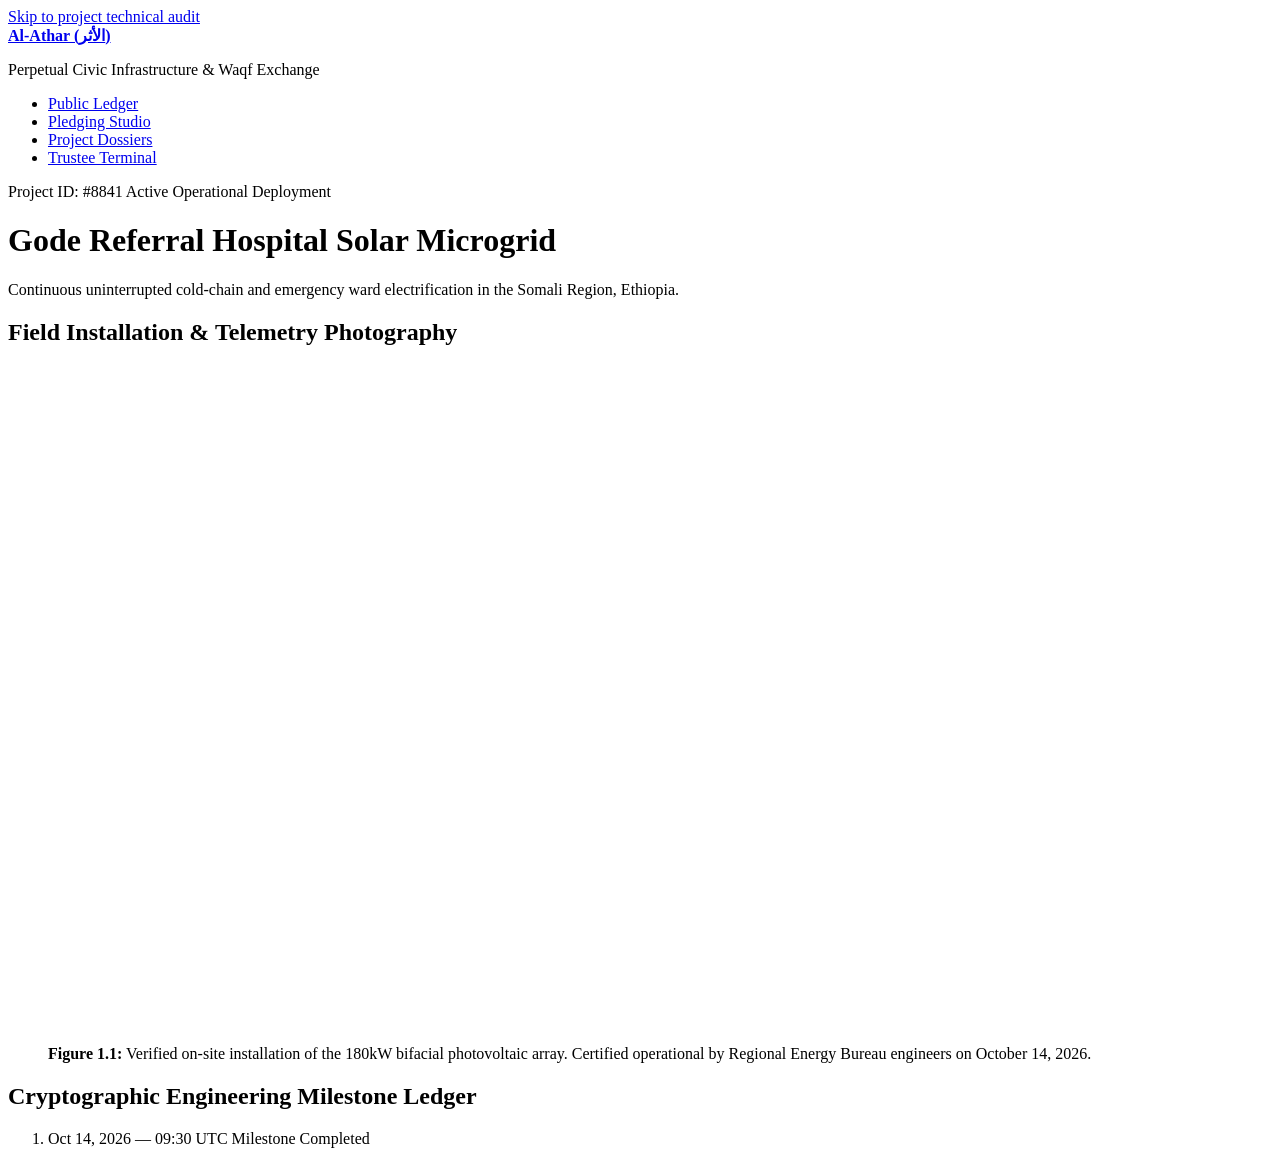
==== dossier.html @ ae8d24c9 "feat(dossier): implement responsive picture architecture and cryptographic audit timeline" ====
<!DOCTYPE html>
<html lang="en" dir="ltr">
<head>
  <meta charset="UTF-8">
  <meta name="viewport" content="width=device-width, initial-scale=1.0">
  <title>Al-Athar — Project Dossier #8841: Gode Hospital Solar Grid</title>
  <meta name="description" content="Technical audit, cryptographic milestone logs, and telemetry for the Gode Referral Hospital Solar Microgrid.">

  <!-- RESOURCE HINTS -->
  <link rel="dns-prefetch" href="https://api.al-athar.org">
  <link rel="preconnect" href="https://api.al-athar.org" crossorigin>
  <link rel="preload" href="/fonts/inter-var.woff2" as="font" type="font/woff2" crossorigin>
</head>
<body>

  <a href="#dossier-main" class="skip-link">Skip to project technical audit</a>

<header>
    <div class="brand-identity">
      <a href="index.html" aria-label="Al-Athar Home">
        <strong>Al-Athar (الأثر)</strong>
      </a>
      <p>Perpetual Civic Infrastructure &amp; Waqf Exchange</p>
    </div>

<nav aria-label="Primary Platform">
      <ul>
        <li><a href="index.html">Public Ledger</a></li>
        <li><a href="pledge.html">Pledging Studio</a></li>
        <li><a href="dossier.html" aria-current="page">Project Dossiers</a></li>
        <li><a href="exchange.html">Trustee Terminal</a></li>
      </ul>
    </nav>
</header>

<main id="dossier-main" tabindex="-1"></main>

<header class="dossier-header">
      <div class="project-badge">
        <span>Project ID: #8841</span>
        <span class="status status-verified">Active Operational Deployment</span>
      </div>
      <h1>Gode Referral Hospital Solar Microgrid</h1>
      <p>Continuous uninterrupted cold-chain and emergency ward electrification in the Somali Region, Ethiopia.</p>
    </header>

    <section aria-labelledby="media-heading">
      <h2 id="media-heading">Field Installation &amp; Telemetry Photography</h2>

      <figure class="media-container">
        <picture>
          <source
            srcset="/images/gode-solar-large.avif 1200w, /images/gode-solar-medium.avif 800w, /images/gode-solar-small.avif 400w"
            sizes="(max-width: 600px) 100vw, (max-width: 1200px) 80vw, 1200px"
            type="image/avif">

          <source
            srcset="/images/gode-solar-large.webp 1200w, /images/gode-solar-medium.webp 800w, /images/gode-solar-small.webp 400w"
            sizes="(max-width: 600px) 100vw, (max-width: 1200px) 80vw, 1200px"
            type="image/webp">

          <img
            src="/images/gode-solar-default.jpg"
            alt="Field installation view of 180kW solar array mounted on elevated frames at Gode Referral Hospital"
            width="1200"
            height="675"
            fetchpriority="high"
            decoding="async">
        </picture>

        <figcaption>
          <strong>Figure 1.1:</strong> Verified on-site installation of the 180kW bifacial photovoltaic array. Certified operational by Regional Energy Bureau engineers on October 14, 2026.
        </figcaption>
      </figure>
    </section>

    <section aria-labelledby="timeline-heading">
      <h2 id="timeline-heading">Cryptographic Engineering Milestone Ledger</h2>

      <ol class="timeline-list">

        <li class="timeline-event">
          <div class="event-meta">
            <time datetime="2026-10-14T09:30:00Z">Oct 14, 2026 — 09:30 UTC</time>
            <span class="badge badge-success">Milestone Completed</span>
          </div>
          <h3>Grid Synchronization &amp; Storage Interconnect</h3>
          <p>400kWh Lithium Iron Phosphate (LiFePO4) storage rack synchronized with existing hospital backup diesel gensets.</p>
          <dl class="audit-details">
            <div>
              <dt>Auditing Authority:</dt>
              <dd>Somali Regional Health Bureau &amp; AAOIFI Independent Inspectors</dd>
            </div>
            <div>
              <dt>Cryptographic Attestation Hash:</dt>
              <dd><code>0x9a8f...4e10</code></dd>
            </div>
          </dl>
        </li>

        <li class="timeline-event">
          <div class="event-meta">
            <time datetime="2026-08-22T14:15:00Z">Aug 22, 2026 — 14:15 UTC</time>
            <span class="badge badge-success">Milestone Completed</span>
          </div>
          <h3>Ground Mount Photovoltaic Racking Delivery</h3>
          <p>High-wind reinforced galvanized framing anchors installed across 1,400 square meters of hospital grounds.</p>
          <dl class="audit-details">
            <div>
              <dt>Auditing Authority:</dt>
              <dd>Civic Engineering Site Inspectorate</dd>
            </div>
            <div>
              <dt>Cryptographic Attestation Hash:</dt>
              <dd><code>0x4b7c...dd92</code></dd>
            </div>
          </dl>
        </li>
      <li class="timeline-event">
          <div class="event-meta">
            <time datetime="2026-06-01T08:00:00Z">Jun 01, 2026 — 08:00 UTC</time>
            <span class="badge badge-success">Milestone Completed</span>
          </div>
          <h3>Waqf Capital Tranche Disbursement</h3>
          <p>Initial release of 150,000 USD from the Al-Athar Perpetual Clean Energy Endowment fund.</p>
          <dl class="audit-details">
            <div>
              <dt>Auditing Authority:</dt>
              <dd>AAOIFI Shariah Fiduciary Board</dd>
            </div>
            <div>
              <dt>Transaction Hash:</dt>
              <dd><code>0x3b1c...e892</code></dd>
            </div>
          </dl>
        </li>
      </ol>
    </section>
  </main>

  <footer>
    <nav aria-label="Legal and Compliance">
      <ul>
        <li><a href="index.html#shariah-fatwa">Fiduciary Charter</a></li>
        <li><a href="index.html#external-audits">Third-Party Verification</a></li>
      </ul>
    </nav>
    <p><small>&copy; <time datetime="2026">2026</time> Al-Athar Civic Endowment.</small></p>
  </footer>
</body>
</html>
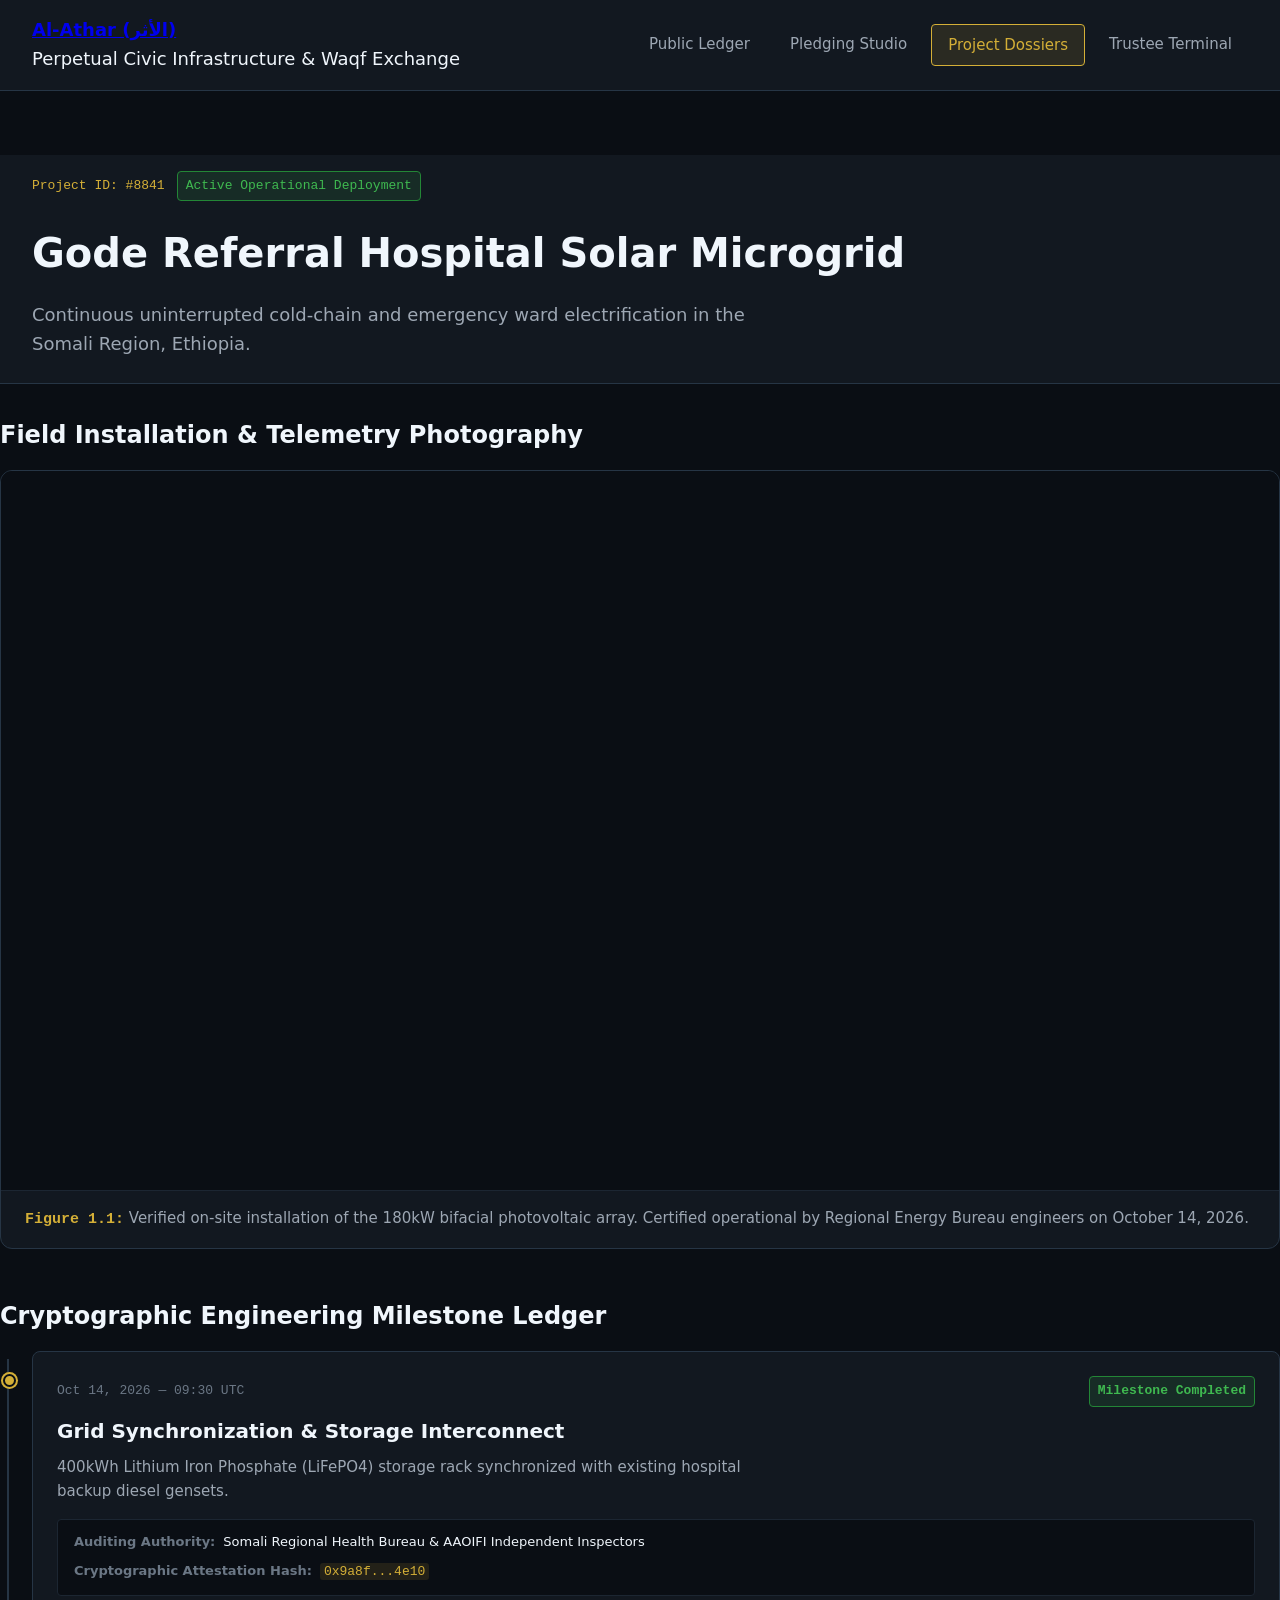
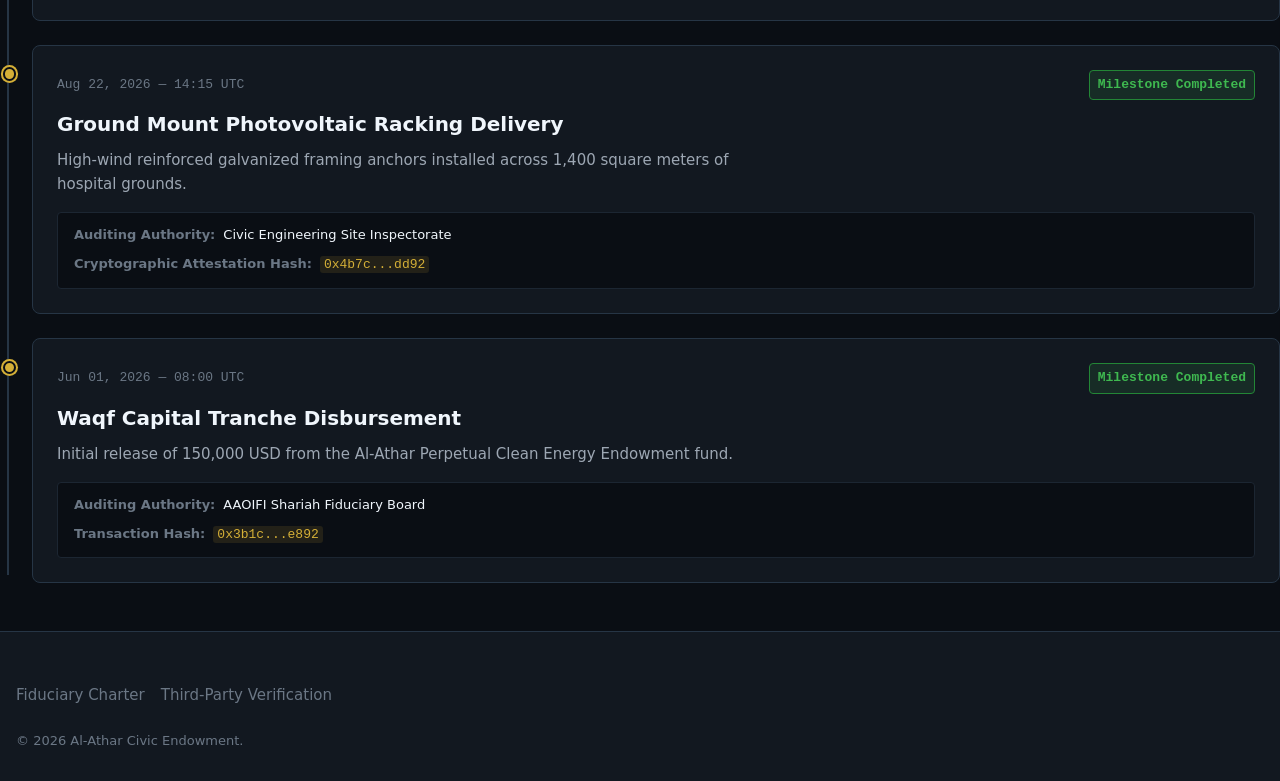
==== commit 6e72de8c: "feat: add the css and complete" ====
--- a/dossier.html
+++ b/dossier.html
@@ -10,6 +10,9 @@
   <link rel="dns-prefetch" href="https://api.al-athar.org">
   <link rel="preconnect" href="https://api.al-athar.org" crossorigin>
   <link rel="preload" href="/fonts/inter-var.woff2" as="font" type="font/woff2" crossorigin>
+  <link rel="stylesheet" href="css/global.css">
+  <link rel="stylesheet" href="css/dossier.css">
+
 </head>
 <body>
 
--- a/css/global.css
+++ b/css/global.css
@@ -0,0 +1,280 @@
+:root {
+  /* --- PALETTE TOKENS (WCAG 2.2 AAA CONTRAST RATIOS) --- */
+  --color-bg-base: #0a0e14;
+  --color-bg-surface: #121820;
+  --color-bg-elevated: #1a222d;
+  --color-border: #263545;
+  --color-border-subtle: #1c2632;
+
+  --color-text-primary: #f0f6fc;
+  --color-text-secondary: #9da7b3;
+  --color-text-muted: #6b7785;
+
+  --color-accent-gold: #d4af37;
+  --color-accent-gold-hover: #b8972e;
+  --color-accent-gold-subtle: rgba(212, 175, 55, 0.12);
+
+  --color-status-success: #238636;
+  --color-status-success-text: #3fb950;
+  --color-status-pending: #d29922;
+  --color-status-danger: #da3633;
+
+  /* --- FLUID TYPOGRAPHY SCALE (clamp: min, fluid, max) --- */
+  --font-family-sans: system-ui, -apple-system, BlinkMacSystemFont, "Segoe UI", Roboto, sans-serif;
+  --font-family-mono: ui-monospace, SFMono-Regular, "SF Mono", Menlo, Consolas, monospace;
+
+  --font-size-xs: clamp(0.75rem, 0.72rem + 0.15vw, 0.8125rem);
+  --font-size-sm: clamp(0.875rem, 0.84rem + 0.2vw, 0.9375rem);
+  --font-size-base: clamp(1rem, 0.96rem + 0.25vw, 1.125rem);
+  --font-size-md: clamp(1.125rem, 1.05rem + 0.4vw, 1.25rem);
+  --font-size-lg: clamp(1.25rem, 1.15rem + 0.6vw, 1.5rem);
+  --font-size-xl: clamp(1.5rem, 1.35rem + 0.8vw, 2rem);
+  --font-size-2xl: clamp(1.875rem, 1.65rem + 1.2vw, 2.5rem);
+
+  /* --- LOGICAL SPACING SCALE --- */
+  --space-2xs: 0.25rem;
+  --space-xs: 0.5rem;
+  --space-sm: 0.75rem;
+  --space-md: 1rem;
+  --space-lg: 1.5rem;
+  --space-xl: 2rem;
+  --space-2xl: 3rem;
+
+  /* --- RADII & TRANSITIONS --- */
+  --radius-sm: 4px;
+  --radius-md: 8px;
+  --radius-lg: 12px;
+  --transition-fast: 150ms cubic-bezier(0.4, 0, 0.2, 1);
+}
+
+/* --- MODERN SYSTEMIC CSS RESET --- */
+*, *::before, *::after {
+  box-sizing: border-box;
+  margin: 0;
+  padding: 0;
+}
+
+html {
+  -webkit-text-size-adjust: none;
+  text-size-adjust: none;
+  scroll-behavior: smooth;
+}
+
+body {
+  min-height: 100vh;
+  background-color: var(--color-bg-base);
+  color: var(--color-text-primary);
+  font-family: var(--font-family-sans);
+  font-size: var(--font-size-base);
+  line-height: 1.6;
+  text-rendering: optimizeLegibility;
+  -webkit-font-smoothing: antialiased;
+}
+
+/* --- INTRINSIC MEDIA BEHAVIOR --- */
+img, picture, svg, video {
+  display: block;
+  max-width: 100%;
+  height: auto;
+}
+
+/* --- KEYBOARD SKIP LINK (ACCESSIBILITY ANCHOR) --- */
+.skip-link {
+  position: absolute;
+  inset-block-start: -9999px;
+  inset-inline-start: var(--space-md);
+  background: var(--color-accent-gold);
+  color: #000000;
+  padding: var(--space-xs) var(--space-md);
+  font-weight: 700;
+  text-decoration: none;
+  border-radius: var(--radius-sm);
+  z-index: 10000;
+}
+
+.skip-link:focus-visible {
+  inset-block-start: var(--space-md);
+  outline: 3px solid #ffffff;
+  outline-offset: 2px;
+}
+
+/* --- GLOBAL LANDMARK SHELL (<header>, <nav>, <footer>) --- */
+body > header {
+  border-block-end: 1px solid var(--color-border);
+  background-color: var(--color-bg-surface);
+  padding: var(--space-md) var(--space-xl);
+  display: flex;
+  flex-wrap: wrap;
+  align-items: center;
+  justify-content: space-between;
+  gap: var(--space-md);
+}
+
+/* --- GLOBAL NAVIGATION --- */
+nav[aria-label="Primary Platform"] ul {
+  display: flex;
+  list-style: none;
+  gap: var(--space-xs);
+  flex-wrap: wrap;
+}
+
+nav[aria-label="Primary Platform"] a {
+  display: inline-block;
+  padding: var(--space-xs) var(--space-md);
+  color: var(--color-text-secondary);
+  text-decoration: none;
+  border-radius: var(--radius-sm);
+  font-size: var(--font-size-sm);
+  font-weight: 500;
+  transition: color var(--transition-fast), background-color var(--transition-fast);
+}
+
+nav[aria-label="Primary Platform"] a:hover {
+  color: var(--color-text-primary);
+  background-color: var(--color-bg-elevated);
+}
+
+nav[aria-label="Primary Platform"] a[aria-current="page"] {
+  color: var(--color-accent-gold);
+  background-color: var(--color-accent-gold-subtle);
+  border: 1px solid var(--color-accent-gold);
+}
+
+/* --- UTILITY BAR & LOCALIZATION --- */
+.utility-bar {
+  display: flex;
+  align-items: center;
+  gap: var(--space-lg);
+  font-size: var(--font-size-xs);
+}
+
+.utility-bar [role="status"] {
+  padding: var(--space-xs) var(--space-sm);
+  background-color: var(--color-bg-base);
+  border: 1px solid var(--color-border-subtle);
+  border-radius: var(--radius-sm);
+}
+
+.utility-bar [role="status"] data {
+  font-family: var(--font-family-mono);
+  color: var(--color-status-success-text);
+  font-weight: 700;
+  margin-inline-start: var(--space-2xs);
+}
+
+nav[aria-label="Language Localization"] ul {
+  display: flex;
+  list-style: none;
+  gap: var(--space-2xs);
+}
+
+nav[aria-label="Language Localization"] a {
+  padding: var(--space-2xs) var(--space-xs);
+  color: var(--color-text-muted);
+  text-decoration: none;
+  border-radius: var(--radius-sm);
+}
+
+nav[aria-label="Language Localization"] a:hover,
+nav[aria-label="Language Localization"] a[aria-current="true"] {
+  color: var(--color-text-primary);
+  background-color: var(--color-bg-elevated);
+}
+
+/* --- PRIMARY CONTENT CONTAINER --- */
+main {
+  max-width: 1200px;
+  margin-inline: auto;
+  padding: var(--space-xl) var(--space-md);
+}
+
+/* Focus indicator when jumped to via skip link */
+main:focus-visible {
+  outline: none;
+}
+
+/* --- UNIVERSAL BUTTON STYLES --- */
+.btn {
+  display: inline-flex;
+  align-items: center;
+  justify-content: center;
+  padding: var(--space-xs) var(--space-lg);
+  font-family: inherit;
+  font-size: var(--font-size-sm);
+  font-weight: 600;
+  text-decoration: none;
+  border-radius: var(--radius-md);
+  border: 1px solid transparent;
+  cursor: pointer;
+  transition: all var(--transition-fast);
+}
+
+.btn-primary {
+  background-color: var(--color-accent-gold);
+  color: #000000;
+}
+
+.btn-primary:hover {
+  background-color: var(--color-accent-gold-hover);
+}
+
+.btn-secondary {
+  background-color: var(--color-bg-elevated);
+  color: var(--color-text-primary);
+  border-color: var(--color-border);
+}
+
+.btn-secondary:hover {
+  background-color: var(--color-border);
+}
+
+/* --- UNIVERSAL STATUS & BADGES --- */
+.badge {
+  display: inline-block;
+  padding: var(--space-2xs) var(--space-xs);
+  font-size: var(--font-size-xs);
+  font-weight: 600;
+  border-radius: var(--radius-sm);
+  font-family: var(--font-family-mono);
+}
+
+.status-verified {
+  color: var(--color-status-success-text);
+  background-color: rgba(63, 185, 80, 0.12);
+  border: 1px solid var(--color-status-success);
+  padding: var(--space-2xs) var(--space-xs);
+  border-radius: var(--radius-sm);
+  font-size: var(--font-size-xs);
+}
+
+/* --- GLOBAL FOOTER --- */
+body > footer {
+  border-block-start: 1px solid var(--color-border);
+  background-color: var(--color-bg-surface);
+  padding: var(--space-xl) var(--space-md);
+  margin-block-start: var(--space-2xl);
+}
+
+body > footer nav ul {
+  display: flex;
+  flex-wrap: wrap;
+  gap: var(--space-md);
+  list-style: none;
+  margin-block: var(--space-md);
+}
+
+body > footer a {
+  color: var(--color-text-muted);
+  text-decoration: none;
+  font-size: var(--font-size-sm);
+}
+
+body > footer a:hover {
+  color: var(--color-text-primary);
+  text-decoration: underline;
+}
+
+body > footer small {
+  color: var(--color-text-muted);
+  font-size: var(--font-size-xs);
+}
--- a/css/dossier.css
+++ b/css/dossier.css
@@ -0,0 +1,189 @@
+
+.dossier-header {
+  margin-block-end: var(--space-xl);
+  padding-block-end: var(--space-lg);
+  border-block-end: 1px solid var(--color-border);
+}
+
+.project-badge {
+  display: flex;
+  flex-wrap: wrap;
+  align-items: center;
+  gap: var(--space-sm);
+  margin-block-end: var(--space-sm);
+  font-family: var(--font-family-mono);
+  font-size: var(--font-size-xs);
+  color: var(--color-accent-gold);
+}
+
+.dossier-header h1 {
+  font-size: var(--font-size-2xl);
+  line-height: 1.2;
+  margin-block-end: var(--space-xs);
+}
+
+.dossier-header p {
+  color: var(--color-text-secondary);
+  max-width: 68ch;
+}
+
+/* --- SECTION 1: RESPONSIVE HERO MEDIA & FIGURE --- */
+section[aria-labelledby="media-heading"] {
+  margin-block-end: var(--space-2xl);
+}
+
+section[aria-labelledby="media-heading"] h2,
+section[aria-labelledby="timeline-heading"] h2 {
+  font-size: var(--font-size-lg);
+  margin-block-end: var(--space-md);
+  color: var(--color-text-primary);
+}
+
+.media-container {
+  background-color: var(--color-bg-surface);
+  border: 1px solid var(--color-border);
+  border-radius: var(--radius-lg);
+  overflow: hidden;
+}
+
+.media-container picture {
+  display: block;
+  background-color: var(--color-bg-base);
+}
+
+.media-container img {
+  inline-size: 100%;
+  aspect-ratio: 16 / 9;
+  object-fit: cover;
+}
+
+.media-container figcaption {
+  padding: var(--space-md) var(--space-lg);
+  font-size: var(--font-size-sm);
+  color: var(--color-text-secondary);
+  border-block-start: 1px solid var(--color-border-subtle);
+  line-height: 1.5;
+}
+
+.media-container figcaption strong {
+  color: var(--color-accent-gold);
+  font-family: var(--font-family-mono);
+}
+
+/* --- SECTION 2: CHRONOLOGICAL AUDIT TIMELINE (<ol>) --- */
+.timeline-list {
+  list-style: none;
+  position: relative;
+  padding-inline-start: var(--space-xl);
+  display: flex;
+  flex-direction: column;
+  gap: var(--space-lg);
+}
+
+/* Vertical Timeline Rail (Logical Start Edge) */
+.timeline-list::before {
+  content: "";
+  position: absolute;
+  inset-block: 0.5rem;
+  inset-inline-start: 0.45rem;
+  inline-size: 2px;
+  background-color: var(--color-border);
+}
+
+.timeline-event {
+  position: relative;
+  background-color: var(--color-bg-surface);
+  border: 1px solid var(--color-border);
+  border-radius: var(--radius-md);
+  padding: var(--space-lg);
+  transition: border-color var(--transition-fast);
+}
+
+.timeline-event:hover {
+  border-color: var(--color-accent-gold);
+}
+
+/* Circular Node Marker on the Timeline Rail */
+.timeline-event::before {
+  content: "";
+  position: absolute;
+  inset-block-start: 1.35rem;
+  /* Positions dot centered directly over the 2px vertical rail */
+  inset-inline-start: calc((var(--space-xl) * -1) + 0.1rem);
+  inline-size: 0.85rem;
+  block-size: 0.85rem;
+  border-radius: 50%;
+  background-color: var(--color-accent-gold);
+  border: 2px solid var(--color-bg-base);
+  box-shadow: 0 0 0 2px var(--color-accent-gold);
+}
+
+.event-meta {
+  display: flex;
+  flex-wrap: wrap;
+  align-items: center;
+  justify-content: space-between;
+  gap: var(--space-sm);
+  margin-block-end: var(--space-xs);
+}
+
+.event-meta time {
+  font-family: var(--font-family-mono);
+  font-size: var(--font-size-xs);
+  color: var(--color-text-muted);
+}
+
+.badge-success {
+  color: var(--color-status-success-text);
+  background-color: rgba(63, 185, 80, 0.12);
+  border: 1px solid var(--color-status-success);
+}
+
+.timeline-event h3 {
+  font-size: var(--font-size-md);
+  color: var(--color-text-primary);
+  margin-block-end: var(--space-xs);
+}
+
+.timeline-event > p {
+  font-size: var(--font-size-sm);
+  color: var(--color-text-secondary);
+  margin-block-end: var(--space-md);
+  max-width: 72ch;
+}
+
+/* --- AUDIT ATTESTATION DESCRIPTION LIST (<dl>) --- */
+.audit-details {
+  display: flex;
+  flex-direction: column;
+  gap: var(--space-xs);
+  padding: var(--space-sm) var(--space-md);
+  background-color: var(--color-bg-base);
+  border: 1px solid var(--color-border-subtle);
+  border-radius: var(--radius-sm);
+  font-size: var(--font-size-xs);
+}
+
+.audit-details > div {
+  display: flex;
+  flex-wrap: wrap;
+  gap: var(--space-xs);
+  align-items: baseline;
+}
+
+.audit-details dt {
+  color: var(--color-text-muted);
+  font-weight: 600;
+}
+
+.audit-details dd {
+  color: var(--color-text-primary);
+}
+
+.audit-details code {
+  font-family: var(--font-family-mono);
+  color: var(--color-accent-gold);
+  background-color: var(--color-accent-gold-subtle);
+  padding: 1px var(--space-2xs);
+  border-radius: 3px;
+}
